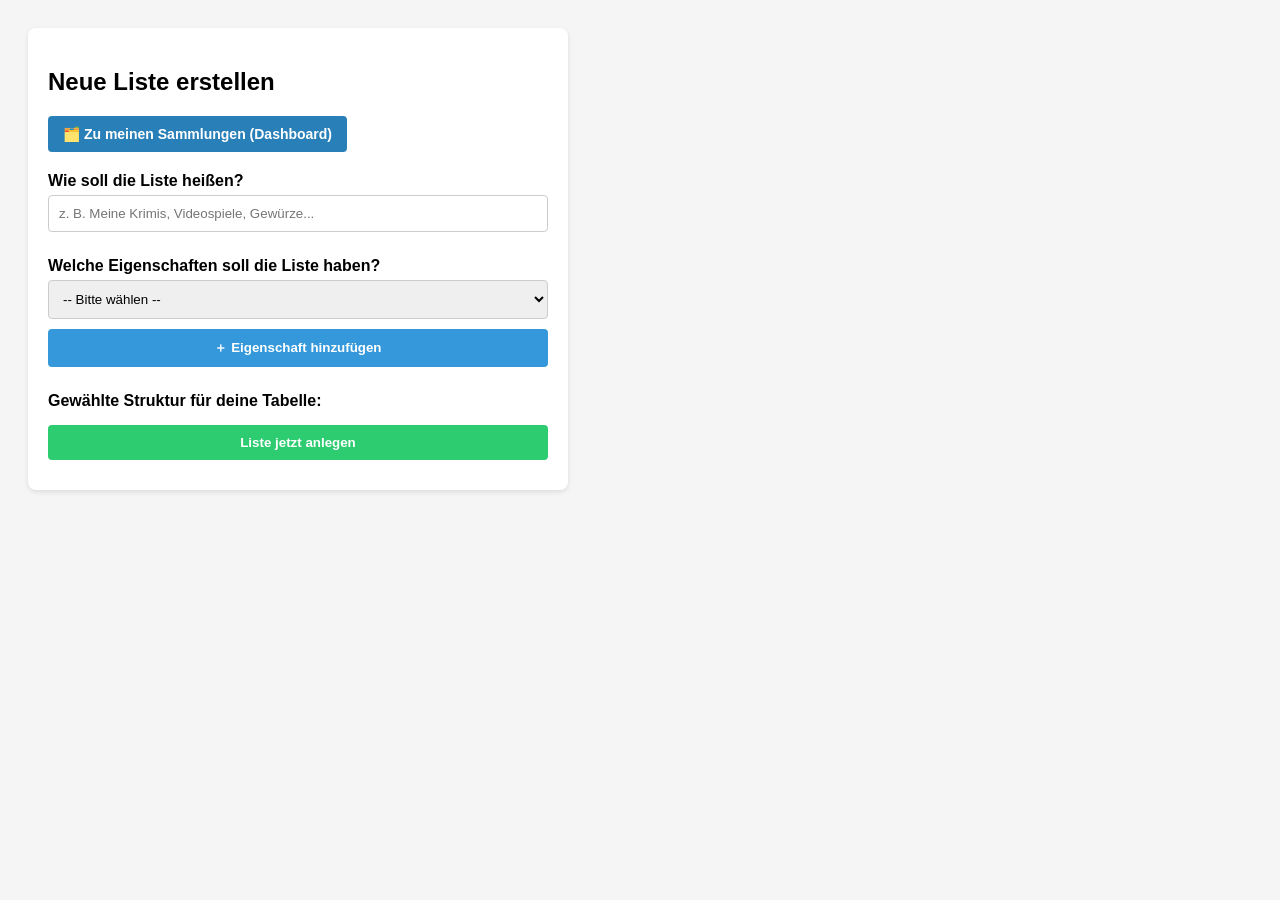
==== index.html @ 284fb3e3 "Add files via upload" ====
<!DOCTYPE html>
<html lang="de">
<head>
    <meta charset="UTF-8">
    <meta name="viewport" content="width=device-width, initial-scale=1.0">
    <title>Mein Listen-Baukasten</title>
    <!-- Später verlinken wir hier deine CSS-Datei -->
    <style>
        /* Ein ganz einfaches Grundstyling, damit es direkt ordentlich aussieht */
        body { font-family: sans-serif; padding: 20px; background-color: #f5f5f5; }
        .container { max-width: 500px; background: white; padding: 20px; border-radius: 8px; box-shadow: 0 2px 5px rgba(0,0,0,0.1); }
        .form-group { margin-bottom: 15px; }
        label { display: block; font-weight: bold; margin-bottom: 5px; }
        input, select, button { width: 100%; padding: 10px; margin-bottom: 10px; border: 1px solid #ccc; border-radius: 4px; box-sizing: border-box; }
        button { background-color: #3498db; color: white; border: none; cursor: pointer; font-weight: bold; }
        button:hover { background-color: #2980b9; }
        .attribut-chip { display: inline-block; background: #e0e0e0; padding: 5px 10px; margin: 5px 5px 5px 0; border-radius: 15px; font-size: 14px; }
    </style>
</head>
<body>

<div class="container">
    <h2>Neue Liste erstellen</h2>
    <a href="dashboard.html" class="btn" style="display: inline-block; background-color: #2980b9; color: white; padding: 10px 15px; border-radius: 4px; text-decoration: none; font-weight: bold; margin-bottom: 20px; font-size: 14px;">🗂️ Zu meinen Sammlungen (Dashboard)</a>
    <!-- 1. Schritt: Name der Liste -->
    <div class="form-group">
        <label for="listenName">Wie soll die Liste heißen?</label>
        <input type="text" id="listenName" placeholder="z. B. Meine Krimis, Videospiele, Gewürze...">
    </div>
    
    <!-- 2. Schritt: Eigenschaften per Dropdown hinzufügen -->
    <div class="form-group">
        <label for="attributAuswahl">Welche Eigenschaften soll die Liste haben?</label>
        <select id="attributAuswahl">
            <option value="" disabled selected>-- Bitte wählen --</option>
            <!-- Buch-Kategorie -->
            <optgroup label="Bücher">
                <option value="Titel">Titel</option>
                <option value="Autor">Autor</option>
                <option value="Seitenanzahl">Seitenanzahl</option>
                <option value="Verlag">Verlag</option>
				<option value="Erscheinungsjahr">Erscheinungsjahr</option>
            </optgroup>
            <!-- Musik / Film -->
            <optgroup label="Musik & Film">
                <option value="Interpret">Interpret / Band</option>
                <option value="Album">Album / Song</option>
                <option value="Regisseur">Regisseur</option>
                <option value="Schauspieler">Schauspieler</option>
				<option value="Laufzeit">Laufzeit</option>
            </optgroup>
            <!-- Allgemeines -->
            <optgroup label="Produkte & Haushalt">
                <option value="Marke">Marke / Hersteller</option>
                <option value="Gewicht">Gewicht / Menge</option>
                <option value="Preis">Preis</option>
            </optgroup>
        </select>
        
        <button type="button" id="btnHinzufuegen">＋ Eigenschaft hinzufügen</button>
    </div>
    
    <!-- Hier werden die ausgewählten Eigenschaften gleich dynamisch angezeigt -->
    <div class="form-group">
        <label>Gewählte Struktur für deine Tabelle:</label>
        <div id="gewaehlteAttribute">
            <!-- Hier zaubert JavaScript gleich die "Chips" rein -->
        </div>
    </div>
    
    <!-- 3. Schritt: Finale Erstellung -->
    <button type="button" id="btnSpeichern" style="background-color: #2ecc71;">Liste jetzt anlegen</button>
</div>

<!-- Hier kommt gleich das JavaScript ins Spiel -->
<script>
    // Wir holen uns die Elemente aus dem HTML
    const dropdown = document.getElementById('attributAuswahl');
    const btnAdd = document.getElementById('btnHinzufuegen');
    const anzeigeBereich = document.getElementById('gewaehlteAttribute');
    
    // In diesem Array merken wir uns, was der Nutzer angeklickt hat
    let merkListeFuerAttribute = [];

    // Event: Wenn man auf "Eigenschaft hinzufügen" klickt
    // Event: Wenn man auf "Eigenschaft hinzufügen" klickt
    btnAdd.addEventListener('click', function() {
        const ausgewaehlterWert = dropdown.value;
        
        // Prüfen, ob überhaupt was ausgewählt wurde und ob es nicht schon auf der Liste ist
        if (ausgewaehlterWert && !merkListeFuerAttribute.includes(ausgewaehlterWert)) {
            
            // Wert ins Array speichern
            merkListeFuerAttribute.push(ausgewaehlterWert);
            
            // Einen kleinen "Chip" im HTML erzeugen
            const chip = document.createElement('span');
            chip.className = 'attribut-chip';
            chip.style.cursor = 'pointer'; // Zeigt dem Nutzer, dass man draufklicken kann
            chip.title = 'Klicken zum Entfernen';
            chip.innerText = ausgewaehlterWert + ' ✕'; // Wir hängen ein kleines x an den Text
            
            // NEU: Wenn man auf den Chip klickt, löscht er sich wieder!
            chip.addEventListener('click', function() {
                // 1. Den Wert aus unserem JavaScript-Array löschen
                const index = merkListeFuerAttribute.indexOf(ausgewaehlterWert);
                if (index > -1) {
                    merkListeFuerAttribute.splice(index, 1);
                }
                // 2. Den Chip vom Bildschirm löschen
                chip.remove();
            });
            
            anzeigeBereich.appendChild(chip);
            
            // Dropdown wieder auf den Standardwert zurücksetzen
            dropdown.value = "";
        }
    });
	
	// 1. Wir holen uns den Speicher-Button und das Textfeld für den Listennamen
    const btnSpeichern = document.getElementById('btnSpeichern');
    const inputListenName = document.getElementById('listenName');

    // 2. Event: Wenn man auf "Liste jetzt anlegen" klickt
    // Event: Wenn man auf "Liste jetzt anlegen" klickt
   // Event: Wenn man auf "Liste jetzt anlegen" klickt
    // Event: Wenn man auf "Liste jetzt anlegen" klickt
    btnSpeichern.addEventListener('click', function() {
        const namederListe = inputListenName.value.trim();
        
        if (namederListe === "") {
            alert("Bitte gib zuerst einen Namen für deine Liste ein!");
            return;
        }
        
        if (merkListeFuerAttribute.length === 0) {
            alert("Bitte füge deiner Liste mindestens eine Eigenschaft hinzu!");
            return; 
        }
        
        const attributeAlsText = merkListeFuerAttribute.join(',');
        
        // Wir holen uns die alten Listen aus der URL, falls welche da sind
        const urlParameter = new URLSearchParams(window.location.search);
        const alteDaten = urlParameter.get('daten') || encodeURIComponent(JSON.stringify([]));
        
        // Einfach nur die neue Liste ans Dashboard melden!
        window.location.href = `dashboard.html?addName=${encodeURIComponent(namederListe)}&addAttrs=${encodeURIComponent(attributeAlsText)}`;
    });
</script>


</body>
</html>
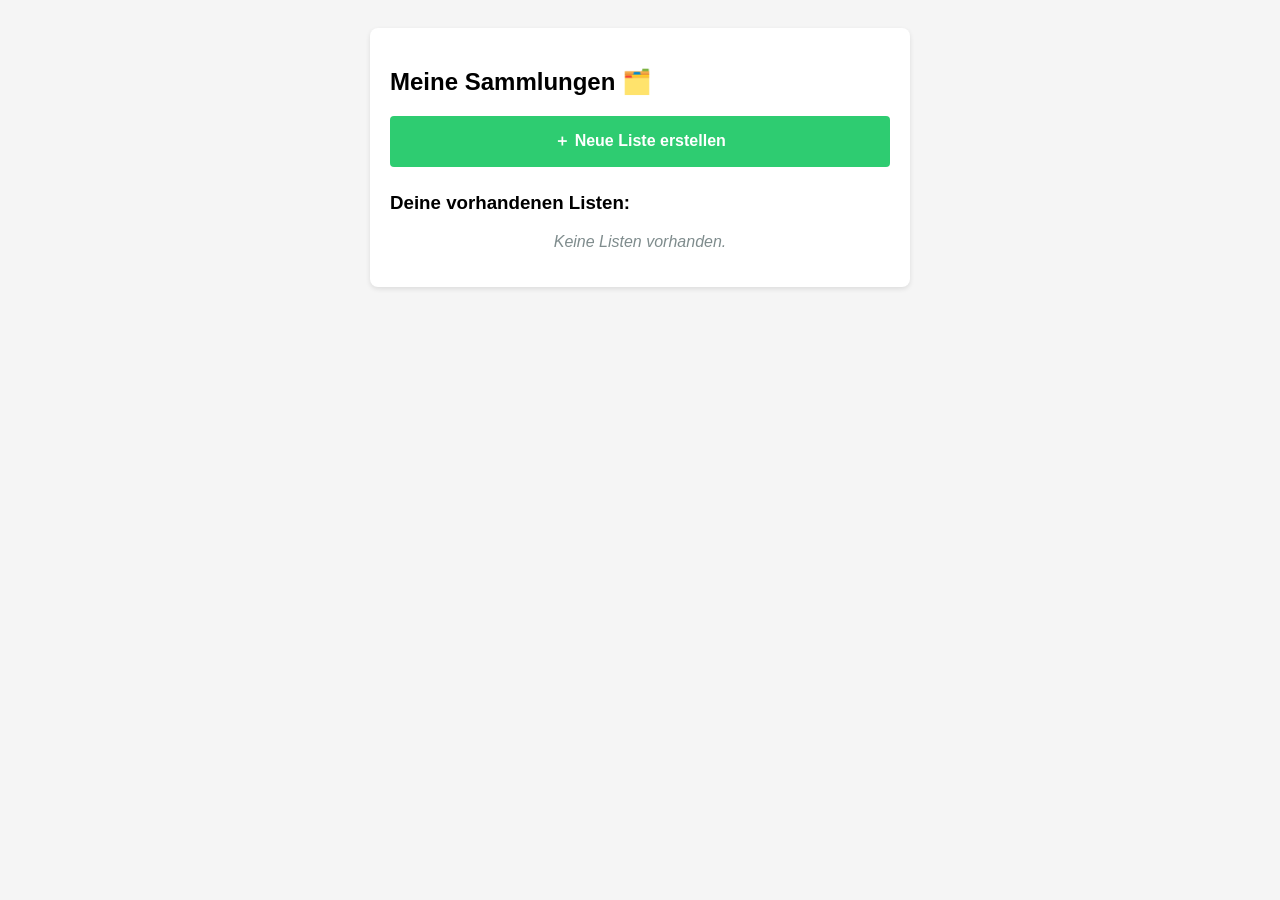
==== commit e197a9dc: "Update index.html" ====
--- a/index.html
+++ b/index.html
@@ -3,6 +3,8 @@
 <head>
     <meta charset="UTF-8">
     <meta name="viewport" content="width=device-width, initial-scale=1.0">
+	<link rel="manifest" href="manifest.json">
+	<script>window.location.href = 'dashboard.html';</script>
     <title>Mein Listen-Baukasten</title>
     <!-- Später verlinken wir hier deine CSS-Datei -->
     <style>
@@ -152,4 +154,4 @@
 
 
 </body>
-</html>+</html>
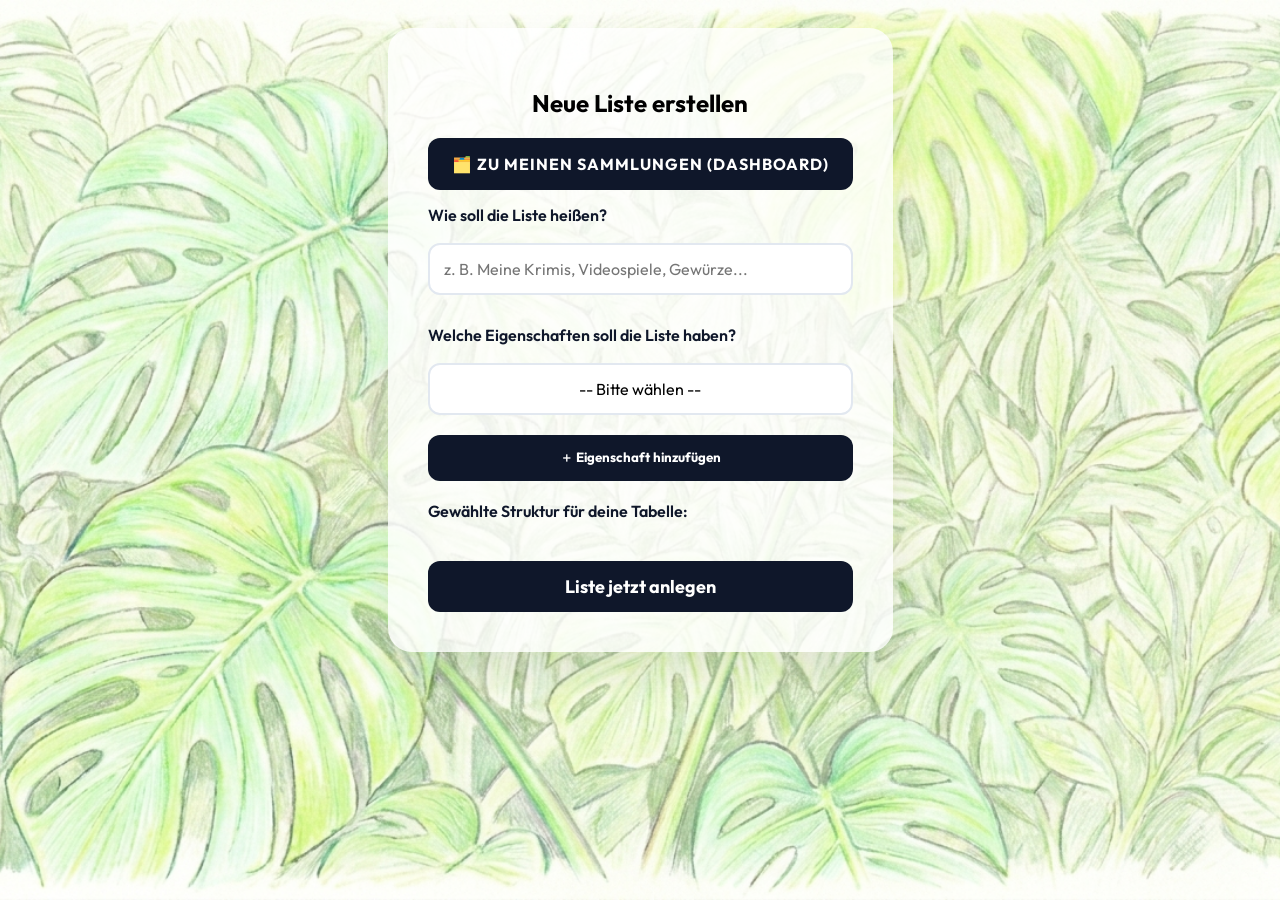
==== commit d9974e8f: "Add files via upload" ====
--- a/index.html
+++ b/index.html
@@ -4,26 +4,16 @@
     <meta charset="UTF-8">
     <meta name="viewport" content="width=device-width, initial-scale=1.0">
 	<link rel="manifest" href="manifest.json">
-	<script>window.location.href = 'dashboard.html';</script>
+	<link rel="stylesheet" href="style.css">
+
     <title>Mein Listen-Baukasten</title>
-    <!-- Später verlinken wir hier deine CSS-Datei -->
-    <style>
-        /* Ein ganz einfaches Grundstyling, damit es direkt ordentlich aussieht */
-        body { font-family: sans-serif; padding: 20px; background-color: #f5f5f5; }
-        .container { max-width: 500px; background: white; padding: 20px; border-radius: 8px; box-shadow: 0 2px 5px rgba(0,0,0,0.1); }
-        .form-group { margin-bottom: 15px; }
-        label { display: block; font-weight: bold; margin-bottom: 5px; }
-        input, select, button { width: 100%; padding: 10px; margin-bottom: 10px; border: 1px solid #ccc; border-radius: 4px; box-sizing: border-box; }
-        button { background-color: #3498db; color: white; border: none; cursor: pointer; font-weight: bold; }
-        button:hover { background-color: #2980b9; }
-        .attribut-chip { display: inline-block; background: #e0e0e0; padding: 5px 10px; margin: 5px 5px 5px 0; border-radius: 15px; font-size: 14px; }
-    </style>
+   
 </head>
 <body>
 
 <div class="container">
     <h2>Neue Liste erstellen</h2>
-    <a href="dashboard.html" class="btn" style="display: inline-block; background-color: #2980b9; color: white; padding: 10px 15px; border-radius: 4px; text-decoration: none; font-weight: bold; margin-bottom: 20px; font-size: 14px;">🗂️ Zu meinen Sammlungen (Dashboard)</a>
+    <a href="dashboard.html" class="btn">🗂️ Zu meinen Sammlungen (Dashboard)</a>
     <!-- 1. Schritt: Name der Liste -->
     <div class="form-group">
         <label for="listenName">Wie soll die Liste heißen?</label>
@@ -71,10 +61,10 @@
     </div>
     
     <!-- 3. Schritt: Finale Erstellung -->
-    <button type="button" id="btnSpeichern" style="background-color: #2ecc71;">Liste jetzt anlegen</button>
+    <button type="button" id="btnSpeichern" >Liste jetzt anlegen</button>
 </div>
 
-<!-- Hier kommt gleich das JavaScript ins Spiel -->
+
 <script>
     // Wir holen uns die Elemente aus dem HTML
     const dropdown = document.getElementById('attributAuswahl');
@@ -84,7 +74,7 @@
     // In diesem Array merken wir uns, was der Nutzer angeklickt hat
     let merkListeFuerAttribute = [];
 
-    // Event: Wenn man auf "Eigenschaft hinzufügen" klickt
+
     // Event: Wenn man auf "Eigenschaft hinzufügen" klickt
     btnAdd.addEventListener('click', function() {
         const ausgewaehlterWert = dropdown.value;
@@ -125,9 +115,7 @@
     const inputListenName = document.getElementById('listenName');
 
     // 2. Event: Wenn man auf "Liste jetzt anlegen" klickt
-    // Event: Wenn man auf "Liste jetzt anlegen" klickt
-   // Event: Wenn man auf "Liste jetzt anlegen" klickt
-    // Event: Wenn man auf "Liste jetzt anlegen" klickt
+
     btnSpeichern.addEventListener('click', function() {
         const namederListe = inputListenName.value.trim();
         
@@ -154,4 +142,4 @@
 
 
 </body>
-</html>
+</html>
--- a/style.css
+++ b/style.css
@@ -0,0 +1,223 @@
+/* Eine Schrift mit mehr Charakter */
+@import url('https://fonts.googleapis.com/css2?family=Outfit:wght@400;700&display=swap');
+
+:root {
+    --primary: #0f172a;
+    --accent: #10b981; /* Ein knalliges Rot als Akzent gegen das Langweilige */
+    --bg-color: #f1f5f9;
+}
+
+body {
+    font-family: 'Outfit', sans-serif;
+    background-color: var(--bg-color);
+    display: flex;
+    justify-content: center;
+    padding: 20px;
+	background: url('monstera.png') center/cover fixed no-repeat;
+}
+
+.container {
+    background: rgba(255,255,255,0.8);
+    padding: 40px;
+    border-radius: 24px; /* Deutlich rundere Ecken wirken weniger starr */
+    box-shadow: 0 20px 40px rgba(0,0,0,0.08); /* Stärkerer Schatten für Tiefe */
+    text-align: center;
+    max-width: 450px;
+}
+
+/* Buttons jetzt mit Power */
+.btn {
+    background-color: var(--primary);
+    color: white !important;
+    padding: 16px 24px;
+    border-radius: 12px;
+    font-weight: 700;
+    text-transform: uppercase;
+    letter-spacing: 1px;
+    display: block;
+    margin: 15px 0;
+    transition: 0.3s;
+	text-decoration: none;
+}
+
+.btn:hover {
+    background-color: var(--accent);
+    transform: translateY(-2px);
+}
+.btn-liste {
+    display: flex;
+    justify-content: space-between; /* Text links, X rechts */
+    align-items: center;
+    background-color: var(--primary);
+    color: white !important;
+    padding: 16px 20px;
+    border-radius: 12px;
+    font-weight: 700;
+    text-transform: uppercase;
+    text-decoration: none !important;
+    margin: 10px 0;
+    cursor: pointer;
+}
+
+.btn-delete {
+    background: rgba(255,255,255,0.2);
+    padding: 5px 10px;
+    border-radius: 6px;
+    margin-left: 15px;
+    color: white;
+}
+/* Styling für den Baukasten (index.html) */
+
+/* Formular-Design für den Baukasten */
+.form-group {
+    margin-bottom: 20px;
+    text-align: left;
+}
+
+label {
+    display: block;
+    margin-bottom: 8px;
+    font-weight: 600;
+    color: var(--primary);
+}
+
+select, .input-text {
+    width: 100%;
+    padding: 14px;
+    border: 2px solid #e2e8f0;
+    border-radius: 12px;
+    font-size: 18px;
+    font-family: 'Outfit', sans-serif;
+    background: white;
+}
+
+/* Button-Anpassung für den Baukasten */
+button {
+    width: 100%;
+    padding: 14px;
+    margin-top: 10px;
+    border-radius: 12px;
+    border: none;
+    background-color: var(--primary);
+    color: white;
+    font-weight: 700;
+    cursor: pointer;
+    font-family: 'Outfit', sans-serif;
+}
+
+#btnSpeichern {
+    background-color: var(--primary); /* Ein schickes Emerald-Grün */
+    font-size: 18px;
+}
+#btnSpeichern:hover {
+	background-color: var(--accent);
+    transform: translateY(-2px);
+	transition: 0.3s;
+}
+
+/* Stil für die "Chips" (Attribute) */
+#gewaehlteAttribute {
+    display: flex;
+    flex-wrap: wrap;
+    gap: 8px;
+    margin-top: 10px;
+}
+.chip {
+    background: #e2e8f0;
+    padding: 8px 16px;
+    border-radius: 20px;
+    font-size: 14px;
+    font-weight: 600;
+    display: flex;
+    align-items: center;
+}
+/* Zentrierung und Design für das Dropdown */
+select {
+    text-align-last: center; /* Zentriert den Text im Dropdown */
+    text-align: center;      /* Fallback für einige Browser */
+    appearance: none;        /* Entfernt Standard-Browser-Styling */
+    padding: 14px;
+    background: white;
+}
+
+/* Konsistentes Design für alle Input-Felder und das Dropdown */
+input[type="text"], select {
+    width: 100%;
+    padding: 14px;
+    margin: 10px 0;
+    border: 2px solid #e2e8f0;
+    border-radius: 12px;
+    font-size: 16px;
+    font-family: 'Outfit', sans-serif;
+    box-sizing: border-box; /* Wichtig, damit das Padding nicht die Breite sprengt */
+}
+table {
+    width: 100%;
+    border-collapse: collapse;
+    margin-top: 20px;
+    background: white;
+    border-radius: 12px;
+    overflow: hidden;
+    box-shadow: 0 4px 6px rgba(0,0,0,0.05);
+}
+
+th {
+    background-color: var(--primary);
+    color: white;
+    padding: 12px;
+    font-size: 13px;
+    text-transform: uppercase;
+    font-weight: 600;
+}
+
+td {
+    padding: 12px;
+    border-bottom: 1px solid #e2e8f0;
+    font-size: 15px;
+    color: #1e293b; /* Normales Schwarz/Dunkelgrau */
+}
+
+/* Klickbare Zellen hervorheben, aber dezent */
+.klickbar {
+    cursor: pointer;
+
+}
+
+.klickbar:hover {
+    background-color: #f1f5f9;
+}
+td strong {
+    font-weight: 400; 
+}
+/* Der Standardzustand */
+.barcode-col {
+    transition: all 0.3s ease-in-out;
+    width: 150px;
+    opacity: 1;
+    overflow: hidden;
+    white-space: nowrap;
+}
+
+/* Der eingeklappte Zustand */
+.barcode-col.collapsed {
+    width: 0 !important;
+    padding-left: 0 !important;
+    padding-right: 0 !important;
+    border: none !important;
+    opacity: 0;
+    display: none; /* Das lässt den weißen Kasten verschwinden */
+}
+.btn-loeschen {
+    background: #ef4444; /* Ein auffälliges Rot */
+    color: white;
+    border: none;
+    padding: 2px 4px;
+    border-radius: 4px;
+    cursor: pointer;
+    font-weight: bold;
+    font-size: 10px;
+}
+
+.btn-loeschen:hover {
+    background: #dc2626; /* Dunkler beim Drüberfahren */
+}
